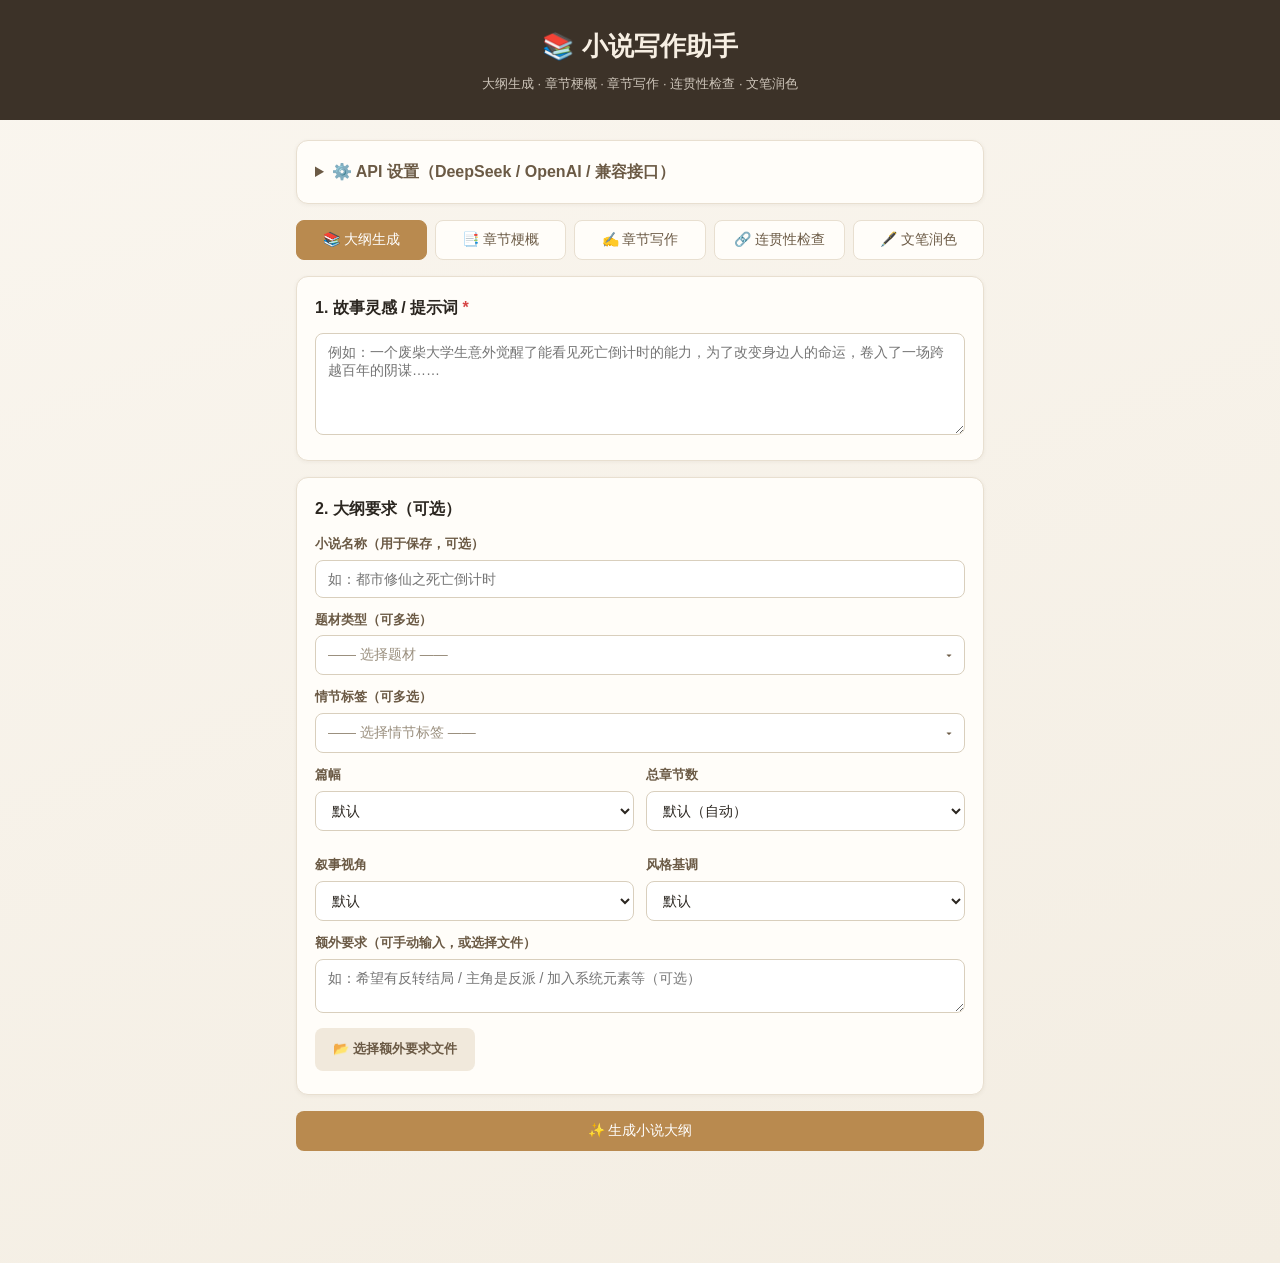
==== static/index.html @ a452392e "新建" ====
<!DOCTYPE html>
<html lang="zh-CN">
<head>
  <meta charset="UTF-8">
  <meta name="viewport" content="width=device-width, initial-scale=1.0">
  <title>小说写作助手</title>
  <link rel="stylesheet" href="/static/style.css">
</head>
<body>
  <header>
    <h1>📚 小说写作助手</h1>
    <p class="subtitle">大纲生成 · 章节梗概 · 章节写作 · 连贯性检查 · 文笔润色</p>
  </header>

  <main class="container">
    <details class="panel settings-panel" id="settings-panel">
      <summary>⚙️ API 设置（DeepSeek / OpenAI / 兼容接口）</summary>
      <div class="field">
        <label for="base-url">Base URL</label>
        <input type="text" id="base-url" placeholder="https://api.deepseek.com">
        <p class="hint">OpenAI 填 https://api.openai.com；Moonshot 填 https://api.moonshot.cn</p>
      </div>
      <div class="field">
        <label for="model">模型名称</label>
        <select id="model">
          <option value="deepseek-v4-flash">deepseek-v4-flash（DeepSeek V4-Flash）</option>
          <option value="deepseek-v4-pro">deepseek-v4-pro（DeepSeek V4-Pro）</option>
          <option value="deepseek-chat">deepseek-chat（DeepSeek V3）</option>
          <option value="gpt-4o-mini">gpt-4o-mini（OpenAI）</option>
          <option value="gpt-4o">gpt-4o（OpenAI）</option>
          <option value="o3-mini">o3-mini（OpenAI 推理）</option>
          <option value="moonshot-v1-8k">moonshot-v1-8k（Kimi）</option>
          <option value="moonshot-v1-32k">moonshot-v1-32k（Kimi）</option>
          <option value="moonshot-v1-128k">moonshot-v1-128k（Kimi）</option>
          <option value="glm-4-plus">glm-4-plus（智谱）</option>
          <option value="qwen-plus">qwen-plus（通义千问）</option>
        </select>
      </div>
      <div class="field">
        <label for="thinking">思考强度</label>
        <select id="thinking">
          <option value="">默认（自动）</option>
          <option value="low">低（严谨、直白）</option>
          <option value="medium">中（平衡）</option>
          <option value="high">高（创意、发散）</option>
        </select>
        <p class="hint">控制生成内容的严谨程度与创造性（对应温度参数）</p>
      </div>
      <div class="field">
        <label for="api-key">API Key</label>
        <input type="password" id="api-key" placeholder="sk-...">
      </div>
      <div class="field">
        <label for="save-dir">小说保存路径</label>
        <input type="text" id="save-dir" placeholder="d:\Code\xiaoshuo\novels">
        <p class="hint">生成的大纲将按小说名称保存到此目录（.md 文件）</p>
      </div>
      <div class="row">
        <button id="save-config" class="btn secondary">保存设置到本机</button>
        <span class="hint" id="config-hint"></span>
      </div>
    </details>

    <nav class="tabs">
      <button class="tab active" data-tab="outline">📚 大纲生成</button>
      <button class="tab" data-tab="chapters">📑 章节梗概</button>
      <button class="tab" data-tab="writing">✍️ 章节写作</button>
      <button class="tab" data-tab="coherence">🔗 连贯性检查</button>
      <button class="tab" data-tab="polish">🖋️ 文笔润色</button>
    </nav>
<!-- 大纲生成 -->
    <section class="tab-panel active" id="panel-outline">
      <section class="panel">
        <h2>1. 故事灵感 / 提示词 <span class="req">*</span></h2>
        <textarea id="prompt" rows="5" placeholder="例如：一个废柴大学生意外觉醒了能看见死亡倒计时的能力，为了改变身边人的命运，卷入了一场跨越百年的阴谋……"></textarea>
      </section>

      <section class="panel">
        <h2>2. 大纲要求（可选）</h2>
        <div class="field">
          <label for="novel-name">小说名称（用于保存，可选）</label>
          <input type="text" id="novel-name" placeholder="如：都市修仙之死亡倒计时">
        </div>
        <div class="field">
          <label>题材类型（可多选）</label>
          <select id="genre" data-multi>
            <option value="">—— 选择题材 ——</option>
            <optgroup label="B">
              <option value="宝可梦">宝可梦</option>
            </optgroup>
            <optgroup label="C">
              <option value="重生">重生</option>
            </optgroup>
            <optgroup label="D">
              <option value="盗墓">盗墓</option>
              <option value="第四天灾">第四天灾</option>
              <option value="第一人称">第一人称</option>
              <option value="谍战">谍战</option>
              <option value="东方仙侠">东方仙侠</option>
              <option value="东方玄幻">东方玄幻</option>
              <option value="都市">都市</option>
              <option value="都市高武">都市高武</option>
              <option value="都市脑洞">都市脑洞</option>
              <option value="都市日常">都市日常</option>
              <option value="都市生活">都市生活</option>
              <option value="都市异能">都市异能</option>
              <option value="都市种田">都市种田</option>
              <option value="断层">断层</option>
            </optgroup>
            <optgroup label="G">
              <option value="搞笑轻松">搞笑轻松</option>
              <option value="高武世界">高武世界</option>
              <option value="古代">古代</option>
              <option value="规则怪谈">规则怪谈</option>
              <option value="国运">国运</option>
            </optgroup>
            <optgroup label="J">
              <option value="架空">架空</option>
              <option value="军事谍战">军事谍战</option>
            </optgroup>
            <optgroup label="K">
              <option value="开局">开局</option>
              <option value="抗战谍战">抗战谍战</option>
              <option value="科幻">科幻</option>
              <option value="克苏鲁">克苏鲁</option>
              <option value="快穿">快穿</option>
            </optgroup>
            <optgroup label="L">
              <option value="历史">历史</option>
              <option value="历史古代">历史古代</option>
              <option value="历史脑洞">历史脑洞</option>
              <option value="灵气复苏">灵气复苏</option>
              <option value="灵异">灵异</option>
            </optgroup>
            <optgroup label="M">
              <option value="萌宠">萌宠</option>
              <option value="末日求生">末日求生</option>
              <option value="末世">末世</option>
            </optgroup>
            <optgroup label="N">
              <option value="男频衍生">男频衍生</option>
            </optgroup>
            <optgroup label="Q">
              <option value="其他">其他</option>
              <option value="清朝">清朝</option>
              <option value="轻小说">轻小说</option>
            </optgroup>
            <optgroup label="S">
              <option value="赛博朋克">赛博朋克</option>
              <option value="仕途">仕途</option>
              <option value="宋朝">宋朝</option>
            </optgroup>
            <optgroup label="T">
              <option value="体育">体育</option>
              <option value="天灾">天灾</option>
            </optgroup>
            <optgroup label="W">
              <option value="武将">武将</option>
              <option value="武侠">武侠</option>
              <option value="无限流">无限流</option>
            </optgroup>
            <optgroup label="X">
              <option value="西方奇幻">西方奇幻</option>
              <option value="系统流">系统流</option>
              <option value="仙侠">仙侠</option>
              <option value="修仙">修仙</option>
              <option value="玄幻">玄幻</option>
              <option value="玄幻脑洞">玄幻脑洞</option>
              <option value="悬疑灵异">悬疑灵异</option>
              <option value="悬疑脑洞">悬疑脑洞</option>
              <option value="悬疑推理">悬疑推理</option>
            </optgroup>
            <optgroup label="Y">
              <option value="言情">言情</option>
              <option value="异能">异能</option>
              <option value="异世大陆">异世大陆</option>
              <option value="影视小说">影视小说</option>
              <option value="游戏动漫">游戏动漫</option>
              <option value="游戏竞技">游戏竞技</option>
              <option value="娱乐圈">娱乐圈</option>
            </optgroup>
            <optgroup label="Z">
              <option value="综漫">综漫</option>
              <option value="综影视">综影视</option>
              <option value="种田">种田</option>
            </optgroup>
          </select>
        </div>
        <div class="field">
          <label>情节标签（可多选）</label>
          <select id="plot-tags" data-multi>
            <option value="">—— 选择情节标签 ——</option>
            <optgroup label="A">
              <option value="奥特同人">奥特同人</option>
            </optgroup>
            <optgroup label="C">
              <option value="重生">重生</option>
              <option value="宠物">宠物</option>
              <option value="穿书">穿书</option>
              <option value="传统玄幻">传统玄幻</option>
              <option value="穿越">穿越</option>
            </optgroup>
            <optgroup label="D">
              <option value="打脸">打脸</option>
              <option value="大秦">大秦</option>
              <option value="大唐">大唐</option>
              <option value="电竞">电竞</option>
              <option value="钓鱼">钓鱼</option>
              <option value="迪化">迪化</option>
              <option value="动漫衍生">动漫衍生</option>
              <option value="都市修真">都市修真</option>
            </optgroup>
            <optgroup label="E">
              <option value="二次元">二次元</option>
            </optgroup>
            <optgroup label="F">
              <option value="发家致富">发家致富</option>
              <option value="废土">废土</option>
              <option value="封神">封神</option>
              <option value="副本">副本</option>
            </optgroup>
            <optgroup label="G">
              <option value="高手下山">高手下山</option>
              <option value="公版衍生">公版衍生</option>
            </optgroup>
            <optgroup label="H">
              <option value="海贼">海贼</option>
              <option value="海贼王">海贼王</option>
              <option value="黑道">黑道</option>
              <option value="黑化">黑化</option>
              <option value="黑科技">黑科技</option>
              <option value="洪荒">洪荒</option>
              <option value="红楼衍生">红楼衍生</option>
              <option value="魂穿">魂穿</option>
              <option value="火影">火影</option>
            </optgroup>
            <optgroup label="J">
              <option value="剑道">剑道</option>
              <option value="剑修">剑修</option>
              <option value="基建">基建</option>
              <option value="惊悚游戏">惊悚游戏</option>
              <option value="九叔">九叔</option>
              <option value="绝地逃生">绝地逃生</option>
            </optgroup>
            <optgroup label="K">
              <option value="卡牌">卡牌</option>
              <option value="科举">科举</option>
              <option value="空间">空间</option>
            </optgroup>
            <optgroup label="L">
              <option value="聊天群">聊天群</option>
              <option value="灵魂互换">灵魂互换</option>
              <option value="灵异">灵异</option>
              <option value="龙珠">龙珠</option>
            </optgroup>
            <optgroup label="M">
              <option value="漫威">漫威</option>
              <option value="明朝">明朝</option>
              <option value="末世">末世</option>
            </optgroup>
            <optgroup label="Q">
              <option value="奇幻">奇幻</option>
            </optgroup>
            <optgroup label="R">
              <option value="如懿衍生">如懿衍生</option>
            </optgroup>
            <optgroup label="S">
              <option value="三国">三国</option>
              <option value="山海经">山海经</option>
              <option value="升级流">升级流</option>
              <option value="神豪">神豪</option>
              <option value="神奇宝贝">神奇宝贝</option>
              <option value="十日衍生">十日衍生</option>
              <option value="双重生">双重生</option>
              <option value="双系统">双系统</option>
              <option value="四合院">四合院</option>
            </optgroup>
            <optgroup label="T">
              <option value="推理">推理</option>
              <option value="囤物资">囤物资</option>
            </optgroup>
            <optgroup label="W">
              <option value="外卖">外卖</option>
              <option value="网游">网游</option>
              <option value="无敌">无敌</option>
              <option value="无后宫">无后宫</option>
              <option value="无脑爽">无脑爽</option>
              <option value="无限流">无限流</option>
            </optgroup>
            <optgroup label="X">
              <option value="仙侠">仙侠</option>
              <option value="星际">星际</option>
              <option value="系统">系统</option>
              <option value="修仙">修仙</option>
              <option value="西游衍生">西游衍生</option>
            </optgroup>
            <optgroup label="Y">
              <option value="娱乐圈">娱乐圈</option>
            </optgroup>
            <optgroup label="Z">
              <option value="斩神">斩神</option>
              <option value="斩神衍生">斩神衍生</option>
              <option value="争霸">争霸</option>
              <option value="甄嬛衍生">甄嬛衍生</option>
              <option value="直播">直播</option>
              <option value="捉鬼">捉鬼</option>
              <option value="诸天万界">诸天万界</option>
            </optgroup>
          </select>
        </div>
        <div class="grid">
          <div class="field">
            <label for="length">篇幅</label>
            <select id="length">
              <option value="">默认</option>
              <option>短故事</option>
              <option>短篇</option>
              <option>中篇</option>
              <option>长篇</option>
              <option>超长篇</option>
            </select>
          </div>
          <div class="field">
            <label for="chapters">总章节数</label>
            <select id="chapters">
              <option value="">默认（自动）</option>
              <option>1～10章</option>
              <option>10～30章</option>
              <option>30～50章</option>
              <option>50～100章</option>
              <option>100～200章</option>
              <option>200～500章</option>
              <option>500～800章</option>
              <option>800～1200章</option>
              <option>1200～1600章</option>
              <option>1600～2000章</option>
              <option>2000～2500章</option>
              <option>2500章以上</option>
            </select>
          </div>
          <div class="field">
            <label for="pov">叙事视角</label>
            <select id="pov">
              <option value="">默认</option>
              <option>第一人称</option>
              <option>第三人称（限知）</option>
              <option>第三人称（全知）</option>
              <option>多视角切换</option>
            </select>
          </div>
          <div class="field">
            <label for="tone">风格基调</label>
            <select id="tone">
              <option value="">默认</option>
              <option>无厘头</option>
              <option>轻松搞笑</option>
              <option>沙雕欢乐</option>
              <option>黑色幽默</option>
              <option>荒诞讽刺</option>
              <option>热血燃向</option>
              <option>中二热血</option>
              <option>黑暗深沉</option>
              <option>冷峻硬核</option>
              <option>紧张悬疑</option>
              <option>悬疑烧脑</option>
              <option>恐怖惊悚</option>
              <option>悲伤虐心</option>
              <option>温馨治愈</option>
              <option>浪漫唯美</option>
              <option>文艺清新</option>
              <option>古风雅致</option>
              <option>史诗宏大</option>
              <option>现实残酷</option>
            </select>
          </div>
        </div>
        <div class="field">
          <label for="extra">额外要求（可手动输入，或选择文件）</label>
          <textarea id="extra" rows="2" placeholder="如：希望有反转结局 / 主角是反派 / 加入系统元素等（可选）"></textarea>
          <div class="row" style="margin-top: 8px;">
            <label class="btn secondary" for="extra-file">📂 选择额外要求文件</label>
            <input type="file" id="extra-file" accept=".md,.txt,.markdown" hidden>
            <span class="hint" id="extra-file-hint"></span>
          </div>
        </div>
      </section>

      <button id="generate" class="btn primary">✨ 生成小说大纲</button>
    </section>
<!-- 章节梗概 -->
    <section class="tab-panel" id="panel-chapters">
      <section class="panel">
        <h2>从保存路径读取大纲</h2>
        <div class="row">
          <select id="novels-select" style="flex: 1; min-width: 200px;">
            <option value="">—— 选择已保存的小说 ——</option>
          </select>
          <button id="load-novel" class="btn secondary">读取大纲文件</button>
        </div>
        <div class="row" style="margin-top: 10px;">
          <label class="btn secondary" for="outline-file">📂 选择其他路径的大纲文件</label>
          <input type="file" id="outline-file" accept=".md,.txt,.markdown" hidden>
          <span class="hint" id="outline-file-hint"></span>
        </div>
      </section>
      <section class="panel">
        <h2>小说大纲 <span class="req">*</span></h2>
        <textarea id="chapters-outline" rows="10" placeholder="从上方读取，或手动粘贴大纲……"></textarea>
      </section>
      <section class="panel">
        <h2>选项（可选）</h2>
        <div class="field">
          <label for="chapters-novel-name">小说名称（用于保存，可选）</label>
          <input type="text" id="chapters-novel-name" placeholder="读取大纲时自动填入，也可手输">
        </div>
        <div class="grid">
          <div class="field">
            <label for="chapters-count">总章节数（可输入）</label>
            <input type="text" id="chapters-count" placeholder="如：50章 或 50">
          </div>
          <div class="field">
            <label for="chapters-words">每章梗概字数</label>
            <select id="chapters-words">
              <option value="">默认（简明）</option>
              <option>100字/章</option>
              <option>200字/章</option>
              <option>300字/章</option>
              <option>500字/章</option>
            </select>
          </div>
        </div>
      </section>
      <button id="expand-chapters" class="btn primary">📑 生成逐章梗概</button>
    </section>

    <!-- 章节写作 -->
    <section class="tab-panel" id="panel-writing">
      <section class="panel">
        <h2>1. 选择小说章节梗概 <span class="req">*</span></h2>
        <div class="row">
          <select id="summaries-select" style="flex: 1; min-width: 200px;">
            <option value="">—— 选择已生成的章节梗概 ——</option>
          </select>
          <button id="load-summary" class="btn secondary">读取梗概文件</button>
        </div>
        <p class="hint">读取后自动填充下方「故事梗概 / 大纲」，并列出前后章可选文件</p>
      </section>
      <section class="panel">
        <h2>2. 故事梗概 / 大纲 <span class="req">*</span></h2>
        <textarea id="writing-outline" rows="8" placeholder="从上方读取章节梗概，或手动粘贴……"></textarea>
      </section>
      <section class="panel">
        <h2>3. 前后章梗概（用于保持连贯，可选）</h2>
        <div class="grid">
          <div class="field">
            <label for="prev-chapter-select">前章梗概</label>
            <select id="prev-chapter-select"><option value="">—— 无 ——</option></select>
          </div>
          <div class="field">
            <label for="next-chapter-select">后章梗概</label>
            <select id="next-chapter-select"><option value="">—— 无 ——</option></select>
          </div>
        </div>
      </section>
      <section class="panel">
        <h2>前文正文（选择目标章节后自动读取，用于衔接）</h2>
        <textarea id="writing-prev-content" rows="6" placeholder="选择目标章节后自动读取前一章已写正文，也可手动粘贴……"></textarea>
      </section>

      <section class="panel">
        <h2>4. 写作选项</h2>
        <div class="field">
          <label for="writing-author">参考网文作者风格（可选）</label>
          <input type="text" id="writing-author" placeholder="如：辰东 / 猫腻 / 天蚕土豆，或描述「模仿辰东的宏大世界观与热血文风」">
        </div>
        <div class="field">
          <label>参考风格样例（可选，加载作者作品片段）</label>
          <div class="row">
            <label class="btn secondary" for="writing-style-file">📂 选择样例文件</label>
            <input type="file" id="writing-style-file" accept=".md,.txt,.markdown" hidden>
            <span class="hint" id="writing-style-file-hint"></span>
          </div>
        </div>
        <div class="field">
          <label for="writing-requirement">写作要求（可选）</label>
          <textarea id="writing-requirement" rows="2" placeholder="如：本章要有打斗场面 / 结尾留悬念 / 加入幽默对话等"></textarea>
        </div>
        <div class="grid">
          <div class="field">
            <label for="writing-novel-name">小说名称（保存用）</label>
            <input type="text" id="writing-novel-name" placeholder="读取时自动填入">
          </div>
          <div class="field">
            <label for="writing-chapter">目标章节（按章节梗概选择）</label>
            <select id="writing-chapter"><option value="">—— 选择目标章节 ——</option></select>
          </div>
          <div class="field">
            <label for="writing-words">章节字数限制</label>
            <select id="writing-words">
              <option value="">不限</option>
              <option>1000字</option>
              <option>1500字</option>
              <option>2000字</option>
              <option>3000字</option>
              <option>5000字</option>
              <option>8000字</option>
              <option>10000字</option>
            </select>
          </div>
          <div class="field">
            <label for="writing-tone">风格基调</label>
            <select id="writing-tone">
              <option value="">默认</option>
              <option>无厘头</option>
              <option>轻松搞笑</option>
              <option>沙雕欢乐</option>
              <option>黑色幽默</option>
              <option>荒诞讽刺</option>
              <option>热血燃向</option>
              <option>中二热血</option>
              <option>黑暗深沉</option>
              <option>冷峻硬核</option>
              <option>紧张悬疑</option>
              <option>悬疑烧脑</option>
              <option>恐怖惊悚</option>
              <option>悲伤虐心</option>
              <option>温馨治愈</option>
              <option>浪漫唯美</option>
              <option>文艺清新</option>
              <option>古风雅致</option>
              <option>史诗宏大</option>
              <option>现实残酷</option>
            </select>
          </div>
          <div class="field">
            <label for="writing-pov">叙事视角</label>
            <select id="writing-pov">
              <option value="">默认</option>
              <option>第一人称</option>
              <option>第三人称（限知）</option>
              <option>第三人称（全知）</option>
              <option>多视角切换</option>
            </select>
          </div>
        </div>
      </section>
      <button id="write-chapter" class="btn primary">✍️ 完成章节写作</button>
    </section>

    <!-- 连贯性检查 -->
    <section class="tab-panel" id="panel-coherence">
      <section class="panel">
        <h2>1. 检查类型 <span class="req">*</span></h2>
        <div class="field">
          <select id="coherence-kind">
            <option value="summary">章节梗概（逐章剧情梗概）</option>
            <option value="content">章节正文（已写章节内容）</option>
            <option value="combined">结合检查（梗概 + 正文一致性）</option>
          </select>
        </div>
      </section>
      <section class="panel">
        <h2>2. 选择小说 <span class="req">*</span></h2>
        <div class="row">
          <select id="contents-select" style="flex: 1; min-width: 200px;">
            <option value="">—— 选择小说 ——</option>
          </select>
          <button id="load-contents" class="btn secondary">读取章节列表</button>
        </div>
      </section>
      <section class="panel">
        <h2>3. 选择要检查的章节批次（可多选）</h2>
        <div class="chips" id="coherence-chapters">
          <p class="hint">请先读取章节列表</p>
        </div>
      </section>
      <button id="check-coherence" class="btn primary">🔗 检查连贯性</button>

      <section class="panel" id="coherence-fix-panel" hidden>
        <h2>4. 修复问题（可选）</h2>
        <p class="hint">检查后将在此列出发现的问题，可勾选要修复的问题</p>
        <div class="chips" id="coherence-issues"></div>
        <div class="row" style="margin-top: 12px;">
          <button id="fix-issues" class="btn primary">🔧 修复选中问题并覆盖</button>
          <button id="save-issues" class="btn secondary">💾 保存未选问题</button>
        </div>
      </section>
    </section>

    <!-- 文笔润色 -->
    <section class="tab-panel" id="panel-polish">
      <section class="panel">
        <h2>1. 选择小说 <span class="req">*</span></h2>
        <div class="row">
          <select id="polish-novel-select" style="flex: 1; min-width: 200px;">
            <option value="">—— 选择已写正文的小说 ——</option>
          </select>
          <button id="load-polish-chapters" class="btn secondary">读取章节列表</button>
        </div>
      </section>
      <section class="panel">
        <h2>2. 润色要求（可选）</h2>
        <textarea id="polish-style" rows="2" placeholder="如：语言更生动形象 / 增加修辞与画面感 / 更简洁有力等"></textarea>
      </section>
      <section class="panel">
        <h2>3. 选择要润色的章节（可多选）</h2>
        <div class="chips" id="polish-chapters">
          <p class="hint">请先读取章节列表</p>
        </div>
      </section>
      <button id="polish-chapters-btn" class="btn primary">🖋️ 开始润色</button>
    </section>

    <div id="status" class="status"></div>

    <section class="panel result-panel" id="result-panel" hidden>
      <div class="result-head">
        <h2>📖 结果</h2>
        <div class="row">
          <button id="copy" class="btn secondary">复制 Markdown</button>
          <a id="download" class="btn secondary" download>下载 .md</a>
          <button id="export-word" class="btn secondary">下载 Word</button>
        </div>
      </div>
      <article id="result" class="outline"></article>
    </section>
  </main>

  <script src="/static/app.js"></script>
</body>
</html>
---- static/style.css ----
* { box-sizing: border-box; }
body {
  margin: 0;
  font-family: -apple-system, "Microsoft YaHei", "PingFang SC", sans-serif;
  background: linear-gradient(160deg, #faf6ef 0%, #f3ede2 100%);
  color: #2b2620;
  line-height: 1.6;
}
header {
  background: #3c3228;
  color: #f7efe3;
  padding: 26px 16px;
  text-align: center;
}
header h1 { margin: 0; font-size: 26px; }
.subtitle { margin: 6px 0 0; opacity: .78; font-size: 13px; }
.container {
  max-width: 720px;
  margin: 20px auto;
  padding: 0 16px 48px;
}
.panel {
  background: #fffdf9;
  border: 1px solid #e8dfd0;
  border-radius: 12px;
  padding: 18px;
  margin-bottom: 16px;
  box-shadow: 0 1px 4px rgba(60, 50, 40, .06);
}
.panel h2 { margin: 0 0 12px; font-size: 16px; }
.req { color: #d64545; }

/* 设置面板 */
.settings-panel summary {
  cursor: pointer;
  font-weight: 600;
  color: #6b5a45;
  outline: none;
}
.settings-panel[open] summary { margin-bottom: 14px; }

.field { margin-bottom: 12px; }
.field:last-child { margin-bottom: 0; }
.field label {
  display: block;
  font-size: 13px;
  color: #6b5a45;
  margin-bottom: 5px;
  font-weight: 600;
}
.hint { color: #9a8f7e; font-size: 12px; margin: 4px 0 0; }

input[type="text"], input[type="password"], select, textarea {
  width: 100%;
  padding: 10px 12px;
  border: 1px solid #d9cfbd;
  border-radius: 8px;
  font-size: 14px;
  background: #fff;
  color: #2b2620;
  font-family: inherit;
}
textarea { resize: vertical; }
input:focus, select:focus, textarea:focus {
  outline: none;
  border-color: #b98a4f;
  box-shadow: 0 0 0 3px rgba(185, 138, 79, .15);
}

.grid {
  display: grid;
  grid-template-columns: 1fr 1fr;
  gap: 12px;
}
@media (max-width: 520px) {
  .grid { grid-template-columns: 1fr; }
}

.row { display: flex; align-items: center; gap: 10px; flex-wrap: wrap; }

/* 题材多选标签 */
.chips { display: flex; flex-wrap: wrap; gap: 8px; }
.chip { position: relative; display: inline-block; }
.chip input { position: absolute; opacity: 0; width: 0; height: 0; }
.chip span {
  display: inline-block;
  padding: 6px 14px;
  border: 1px solid #d9cfbd;
  border-radius: 20px;
  font-size: 13px;
  cursor: pointer;
  color: #6b5a45;
  background: #fff;
  transition: all .15s ease;
  user-select: none;
}
.chip:hover span { border-color: #b98a4f; }
.chip input:checked + span {
  background: #b98a4f;
  color: #fff;
  border-color: #b98a4f;
}
.chip input:focus-visible + span {
  box-shadow: 0 0 0 3px rgba(185, 138, 79, .25);
}

/* 标签页 */
.tabs { display: flex; flex-wrap: wrap; gap: 8px; margin-bottom: 16px; }
.tab {
  flex: 1;
  min-width: 130px;
  padding: 10px 12px;
  border: 1px solid #e8dfd0;
  border-radius: 8px;
  background: #fffdf9;
  color: #6b5a45;
  font-size: 14px;
  cursor: pointer;
  transition: all .15s ease;
}
.tab:hover { border-color: #b98a4f; }
.tab.active { background: #b98a4f; color: #fff; border-color: #b98a4f; }
.tab-panel { display: none; }
.tab-panel.active { display: block; }

.btn {
  display: inline-block;
  border: none;
  border-radius: 8px;
  padding: 11px 18px;
  font-size: 14px;
  cursor: pointer;
  text-decoration: none;
  text-align: center;
  transition: background .15s ease;
}
.btn.primary { background: #b98a4f; color: #fff; width: 100%; }
.btn.primary:hover { background: #a3773e; }
.btn.primary:disabled { background: #cbb89a; cursor: not-allowed; }
.btn.secondary { background: #f1e9dc; color: #6b5a45; }
.btn.secondary:hover { background: #e7dcc9; }

.status { margin: 12px 0; min-height: 20px; font-size: 14px; color: #d64545; }

/* 结果 */
.result-panel { display: none; }
.result-panel.show { display: block; }
.result-head {
  display: flex;
  align-items: center;
  justify-content: space-between;
  gap: 10px;
  flex-wrap: wrap;
  margin-bottom: 12px;
}
.result-head h2 { margin: 0; }
.outline {
  border-top: 1px dashed #e3d9c8;
  padding-top: 8px;
  font-size: 15px;
}
.outline h2, .outline h3, .outline h4 { color: #5c4a33; margin: 1.1em 0 .4em; }
.outline h2 { font-size: 18px; }
.outline h3 { font-size: 16px; }
.outline h4 { font-size: 15px; }
.outline p { margin: .5em 0; }
.outline ul, .outline ol { margin: .5em 0; padding-left: 1.4em; }
.outline li { margin: .25em 0; }
.outline code {
  background: #f3ece0;
  padding: 2px 5px;
  border-radius: 4px;
  font-size: .9em;
}
.outline pre {
  background: #f3ece0;
  padding: 12px;
  border-radius: 8px;
  overflow-x: auto;
}
.outline pre code { background: transparent; padding: 0; }
.outline blockquote {
  margin: .6em 0;
  padding: 6px 12px;
  border-left: 3px solid #b98a4f;
  background: #faf5ec;
  color: #6b5a45;
}
.outline hr { border: none; border-top: 1px solid #e3d9c8; margin: 1.2em 0; }

/* 多选下拉 */
.multiselect { position: relative; }
.ms-trigger {
  display: flex; align-items: center; justify-content: space-between; gap: 8px;
  width: 100%; padding: 10px 12px;
  border: 1px solid #d9cfbd; border-radius: 8px;
  font-size: 14px; background: #fff; color: #2b2620;
  cursor: pointer; text-align: left; font-family: inherit;
}
.ms-trigger:hover { border-color: #b98a4f; }
.multiselect.open .ms-trigger { border-color: #b98a4f; box-shadow: 0 0 0 3px rgba(185, 138, 79, .15); }
.ms-value { flex: 1; overflow: hidden; text-overflow: ellipsis; white-space: nowrap; }
.ms-value.is-empty { color: #9a8f7e; }
.ms-caret { color: #6b5a45; font-size: 12px; transition: transform .15s ease; }
.multiselect.open .ms-caret { transform: rotate(180deg); }
.ms-panel {
  position: absolute; top: calc(100% + 4px); left: 0; right: 0; z-index: 20;
  max-height: 280px; overflow-y: auto;
  background: #fff; border: 1px solid #e0d7c4; border-radius: 8px;
  box-shadow: 0 6px 20px rgba(60, 50, 40, .12);
  padding: 6px; display: none;
}
.multiselect.open .ms-panel { display: block; }
.ms-group-label {
  position: sticky; top: -6px; padding: 4px 8px; margin: 0 -6px;
  background: #f6f0e5; color: #b98a4f; font-size: 12px; font-weight: 700;
}
.ms-option {
  display: flex; align-items: center; gap: 8px;
  padding: 5px 8px; border-radius: 6px; cursor: pointer; font-size: 13px; color: #6b5a45;
}
.ms-option:hover { background: #f6f0e5; }
.ms-option input { margin: 0; }
.ms-option input:checked + span { color: #2b2620; font-weight: 600; }
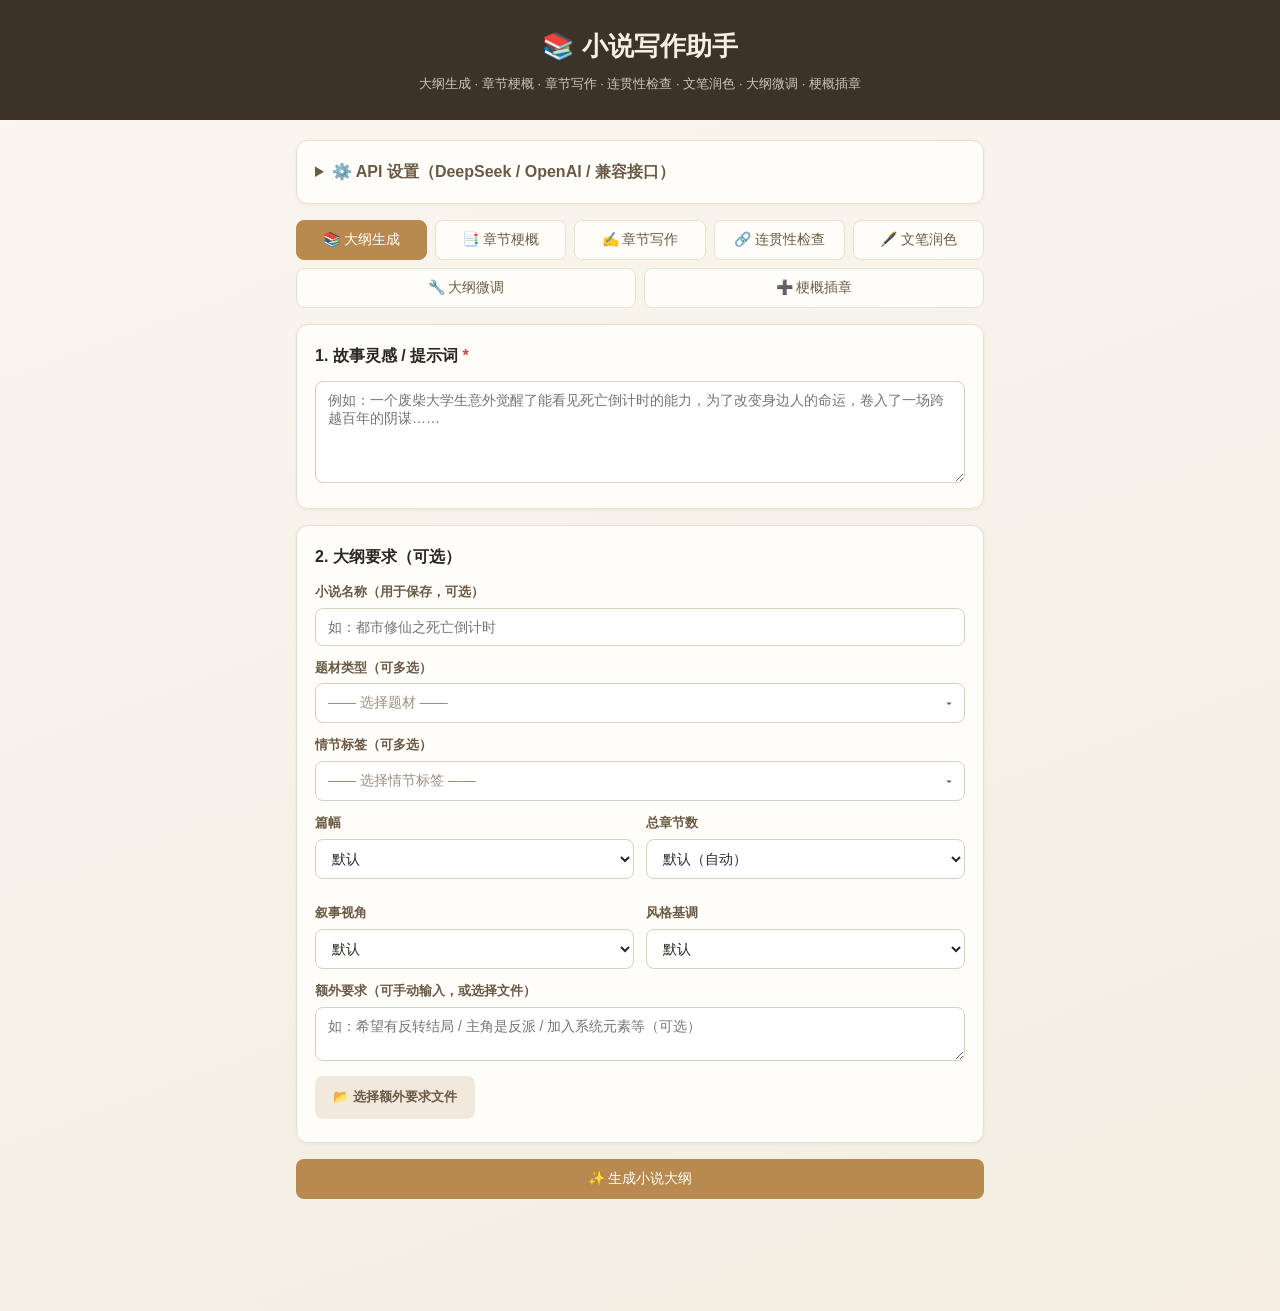
==== commit 3578a6de: "修改" ====
--- a/static/index.html
+++ b/static/index.html
@@ -9,7 +9,7 @@
 <body>
   <header>
     <h1>📚 小说写作助手</h1>
-    <p class="subtitle">大纲生成 · 章节梗概 · 章节写作 · 连贯性检查 · 文笔润色</p>
+    <p class="subtitle">大纲生成 · 章节梗概 · 章节写作 · 连贯性检查 · 文笔润色 · 大纲微调 · 梗概插章</p>
   </header>
 
   <main class="container">
@@ -67,6 +67,8 @@
       <button class="tab" data-tab="writing">✍️ 章节写作</button>
       <button class="tab" data-tab="coherence">🔗 连贯性检查</button>
       <button class="tab" data-tab="polish">🖋️ 文笔润色</button>
+      <button class="tab" data-tab="refine">🔧 大纲微调</button>
+      <button class="tab" data-tab="insert">➕ 梗概插章</button>
     </nav>
 <!-- 大纲生成 -->
     <section class="tab-panel active" id="panel-outline">
@@ -611,6 +613,74 @@
       <button id="polish-chapters-btn" class="btn primary">🖋️ 开始润色</button>
     </section>
 
+    <!-- 大纲微调 -->
+    <section class="tab-panel" id="panel-refine">
+      <section class="panel">
+        <h2>1. 读取现有大纲</h2>
+        <div class="row">
+          <select id="refine-novels-select" style="flex: 1; min-width: 200px;">
+            <option value="">—— 选择已保存的小说 ——</option>
+          </select>
+          <button id="refine-load-novel" class="btn secondary">读取大纲文件</button>
+        </div>
+        <div class="row" style="margin-top: 10px;">
+          <label class="btn secondary" for="refine-outline-file">📂 选择其他路径的大纲文件</label>
+          <input type="file" id="refine-outline-file" accept=".md,.txt,.markdown" hidden>
+          <span class="hint" id="refine-outline-file-hint"></span>
+        </div>
+      </section>
+      <section class="panel">
+        <h2>2. 现有大纲 <span class="req">*</span></h2>
+        <textarea id="refine-outline" rows="14" placeholder="从上方读取，或手动粘贴大纲……"></textarea>
+      </section>
+      <section class="panel">
+        <h2>3. 调整要求 <span class="req">*</span></h2>
+        <textarea id="refine-requirement" rows="4" placeholder="例如：把男主性格改得更果决、增加一条复仇暗线、压缩第三卷篇幅、调整结局走向……"></textarea>
+        <div class="field" style="margin-top: 10px;">
+          <label for="refine-novel-name">小说名称（用于保存，可选）</label>
+          <input type="text" id="refine-novel-name" placeholder="读取大纲时自动填入，留空则不保存到文件">
+        </div>
+      </section>
+      <button id="refine-outline-btn" class="btn primary">🔧 调整大纲</button>
+    </section>
+
+    <!-- 章节梗概插入 -->
+    <section class="tab-panel" id="panel-insert">
+      <section class="panel">
+        <h2>1. 选择小说章节梗概 <span class="req">*</span></h2>
+        <div class="row">
+          <select id="insert-summaries-select" style="flex: 1; min-width: 200px;">
+            <option value="">—— 选择已生成的章节梗概 ——</option>
+          </select>
+          <button id="insert-load-chapters" class="btn secondary">读取章节列表</button>
+        </div>
+      </section>
+      <section class="panel">
+        <h2>2. 选择插入位置 <span class="req">*</span></h2>
+        <div class="grid">
+          <div class="field">
+            <label for="insert-position">插入位置</label>
+            <select id="insert-position">
+              <option value="after">在该章节之后插入</option>
+              <option value="before">在该章节之前插入</option>
+            </select>
+          </div>
+          <div class="field">
+            <label for="insert-anchor">参考章节</label>
+            <select id="insert-anchor">
+              <option value="">—— 请先读取章节列表 ——</option>
+            </select>
+          </div>
+        </div>
+        <p class="hint">新章节会插入到所选参考章节的「之前」或「之后」，后续章节编号自动后移</p>
+      </section>
+      <section class="panel">
+        <h2>3. 新章节梗概要求 <span class="req">*</span></h2>
+        <textarea id="insert-requirement" rows="5" placeholder="例如：在第225章与第226章之间插入一章，描写苏寒炼化梼杌煞气、获得新能力的过程，为后续血祭之战做铺垫……"></textarea>
+      </section>
+      <button id="insert-chapter-btn" class="btn primary">➕ 插入新章节梗概</button>
+    </section>
+
     <div id="status" class="status"></div>
 
     <section class="panel result-panel" id="result-panel" hidden>
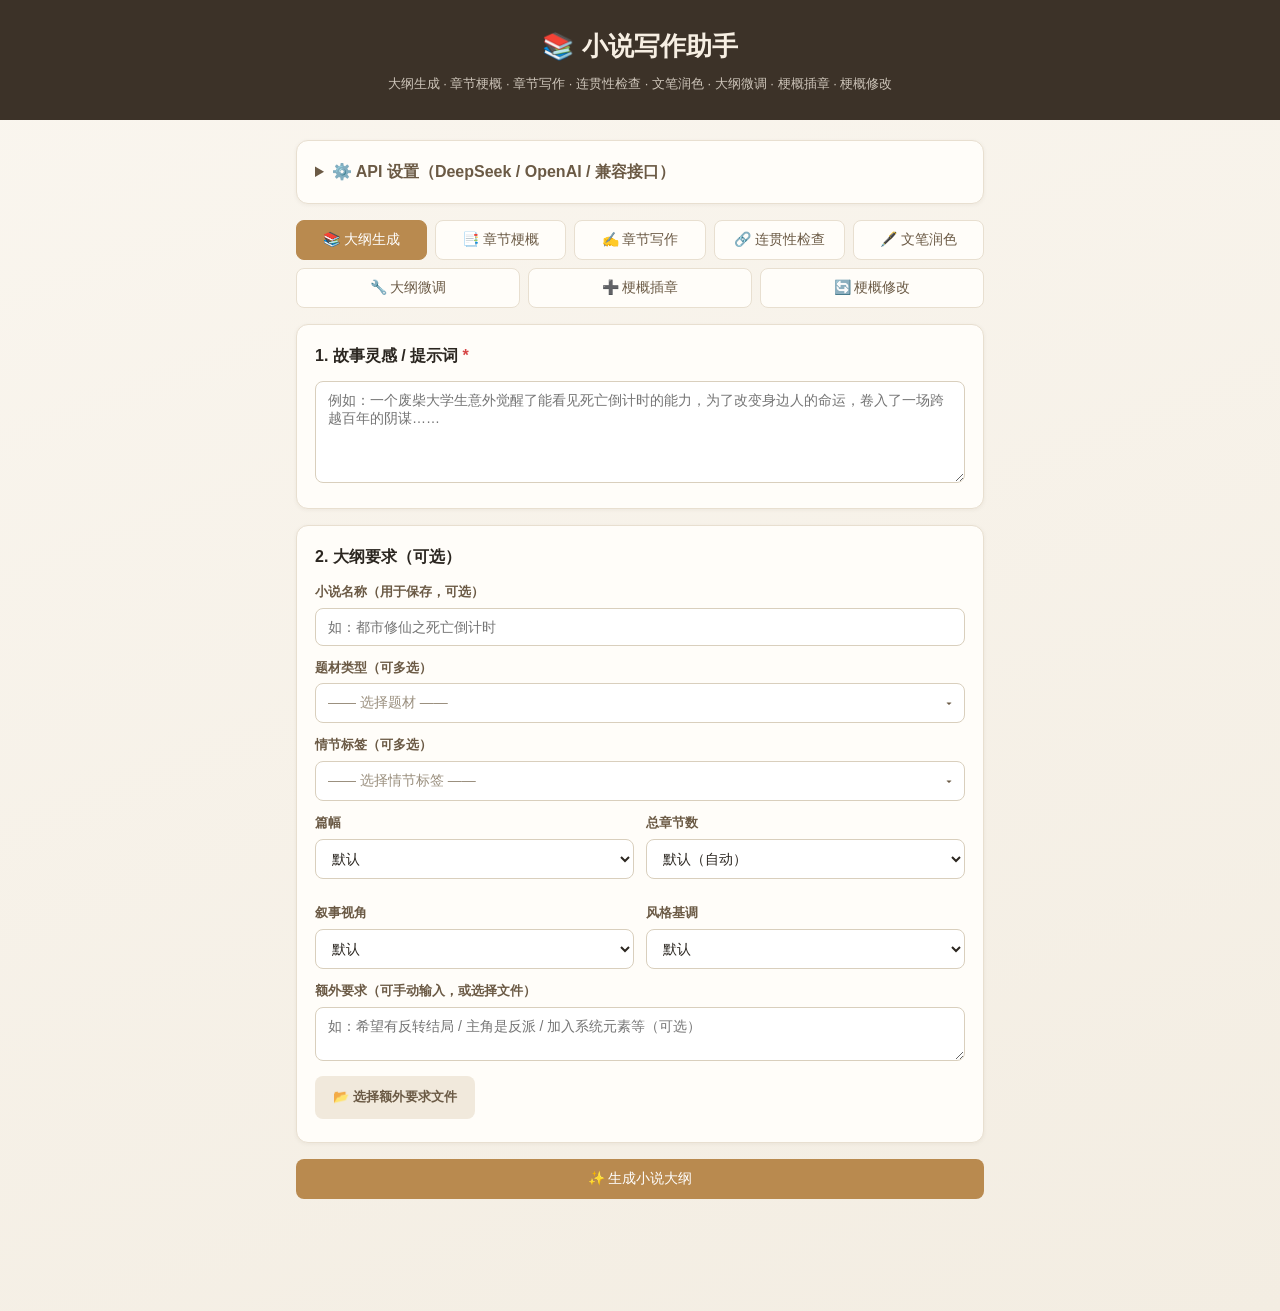
==== commit a8ce6847: "修改" ====
--- a/static/index.html
+++ b/static/index.html
@@ -9,7 +9,7 @@
 <body>
   <header>
     <h1>📚 小说写作助手</h1>
-    <p class="subtitle">大纲生成 · 章节梗概 · 章节写作 · 连贯性检查 · 文笔润色 · 大纲微调 · 梗概插章</p>
+    <p class="subtitle">大纲生成 · 章节梗概 · 章节写作 · 连贯性检查 · 文笔润色 · 大纲微调 · 梗概插章 · 梗概修改</p>
   </header>
 
   <main class="container">
@@ -69,6 +69,7 @@
       <button class="tab" data-tab="polish">🖋️ 文笔润色</button>
       <button class="tab" data-tab="refine">🔧 大纲微调</button>
       <button class="tab" data-tab="insert">➕ 梗概插章</button>
+      <button class="tab" data-tab="modify">🔄 梗概修改</button>
     </nav>
 <!-- 大纲生成 -->
     <section class="tab-panel active" id="panel-outline">
@@ -681,6 +682,41 @@
       <button id="insert-chapter-btn" class="btn primary">➕ 插入新章节梗概</button>
     </section>
 
+    <!-- 章节梗概修改 -->
+    <section class="tab-panel" id="panel-modify">
+      <section class="panel">
+        <h2>1. 选择小说章节梗概 <span class="req">*</span></h2>
+        <div class="row">
+          <select id="modify-summaries-select" style="flex: 1; min-width: 200px;">
+            <option value="">—— 选择已生成的章节梗概 ——</option>
+          </select>
+          <button id="modify-load-chapters" class="btn secondary">读取章节列表</button>
+        </div>
+      </section>
+      <section class="panel">
+        <h2>2. 选择要修改的章节 <span class="req">*</span></h2>
+        <div class="field">
+          <select id="modify-chapter-select">
+            <option value="">—— 请先读取章节列表 ——</option>
+          </select>
+        </div>
+        <p class="hint">修改会自动读取该章的前后章节作为上下文，保证衔接一致</p>
+      </section>
+      <section class="panel">
+        <h2>3. 当前梗概（预览）</h2>
+        <textarea id="modify-current" rows="10" readonly placeholder="选择章节后显示当前梗概内容……"></textarea>
+      </section>
+      <section class="panel">
+        <h2>4. 修改要求 <span class="req">*</span></h2>
+        <textarea id="modify-requirement" rows="5" placeholder="例如：把第225章结尾改成苏寒靠自身力量而非神殿援手击退梼杌，为后文埋下与神殿决裂的伏笔……"></textarea>
+      </section>
+      <button id="modify-summary-btn" class="btn primary">🔄 修改梗概并检查连贯性</button>
+      <section class="panel" id="modify-coherence-panel" hidden>
+        <h2>🔗 前后章节连贯性检查报告</h2>
+        <article id="modify-coherence" class="outline"></article>
+      </section>
+    </section>
+
     <div id="status" class="status"></div>
 
     <section class="panel result-panel" id="result-panel" hidden>
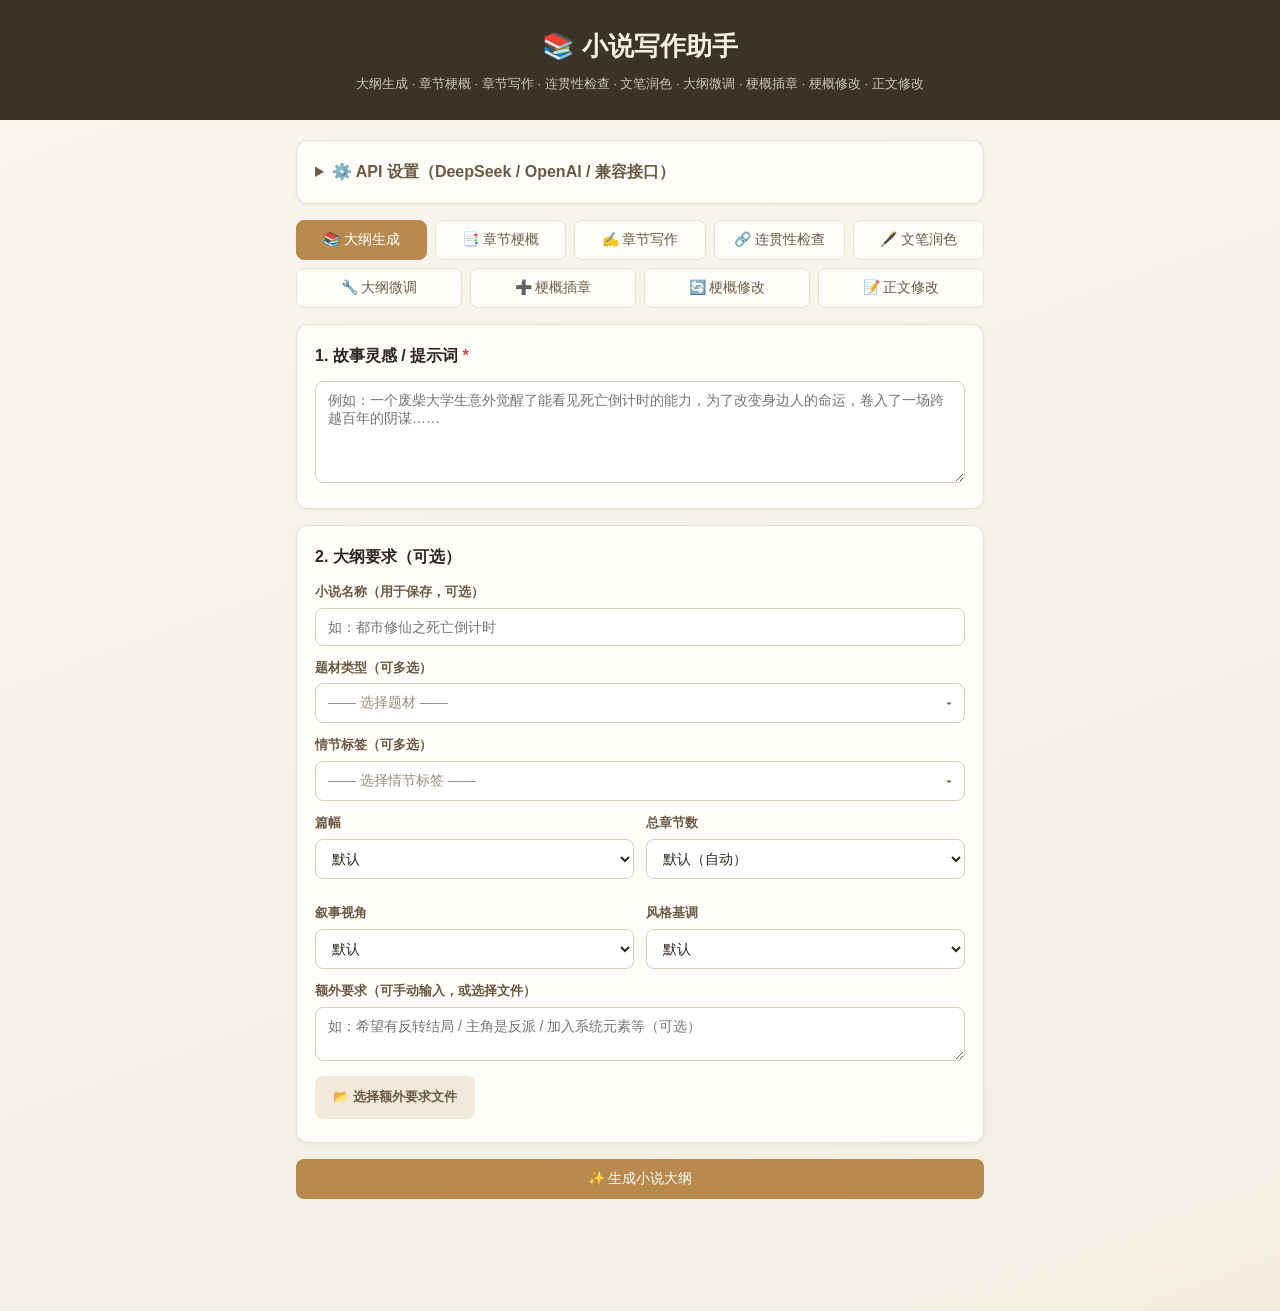
==== commit 80e8c117: "修改" ====
--- a/static/index.html
+++ b/static/index.html
@@ -9,7 +9,7 @@
 <body>
   <header>
     <h1>📚 小说写作助手</h1>
-    <p class="subtitle">大纲生成 · 章节梗概 · 章节写作 · 连贯性检查 · 文笔润色 · 大纲微调 · 梗概插章 · 梗概修改</p>
+    <p class="subtitle">大纲生成 · 章节梗概 · 章节写作 · 连贯性检查 · 文笔润色 · 大纲微调 · 梗概插章 · 梗概修改 · 正文修改</p>
   </header>
 
   <main class="container">
@@ -70,6 +70,7 @@
       <button class="tab" data-tab="refine">🔧 大纲微调</button>
       <button class="tab" data-tab="insert">➕ 梗概插章</button>
       <button class="tab" data-tab="modify">🔄 梗概修改</button>
+      <button class="tab" data-tab="modify-content">📝 正文修改</button>
     </nav>
 <!-- 大纲生成 -->
     <section class="tab-panel active" id="panel-outline">
@@ -717,6 +718,41 @@
       </section>
     </section>
 
+    <!-- 章节正文修改 -->
+    <section class="tab-panel" id="panel-modify-content">
+      <section class="panel">
+        <h2>1. 选择小说章节正文 <span class="req">*</span></h2>
+        <div class="row">
+          <select id="modify-content-novel-select" style="flex: 1; min-width: 200px;">
+            <option value="">—— 选择已写正文的小说 ——</option>
+          </select>
+          <button id="modify-content-load-chapters" class="btn secondary">读取章节列表</button>
+        </div>
+      </section>
+      <section class="panel">
+        <h2>2. 选择要修改的章节 <span class="req">*</span></h2>
+        <div class="field">
+          <select id="modify-content-chapter-select">
+            <option value="">—— 请先读取章节列表 ——</option>
+          </select>
+        </div>
+        <p class="hint">修改会自动读取该章的前后章节正文作为上下文，保证衔接一致</p>
+      </section>
+      <section class="panel">
+        <h2>3. 当前正文（预览）</h2>
+        <textarea id="modify-content-current" rows="10" readonly placeholder="选择章节后显示当前正文内容……"></textarea>
+      </section>
+      <section class="panel">
+        <h2>4. 修改要求 <span class="req">*</span></h2>
+        <textarea id="modify-content-requirement" rows="5" placeholder="例如：把第225章结尾改成苏寒靠自身力量而非神殿援手击退梼杌，为后文埋下与神殿决裂的伏笔……"></textarea>
+      </section>
+      <button id="modify-content-btn" class="btn primary">📝 修改正文并检查连贯性</button>
+      <section class="panel" id="modify-content-coherence-panel" hidden>
+        <h2>🔗 前后章节连贯性检查报告</h2>
+        <article id="modify-content-coherence" class="outline"></article>
+      </section>
+    </section>
+
     <div id="status" class="status"></div>
 
     <section class="panel result-panel" id="result-panel" hidden>
